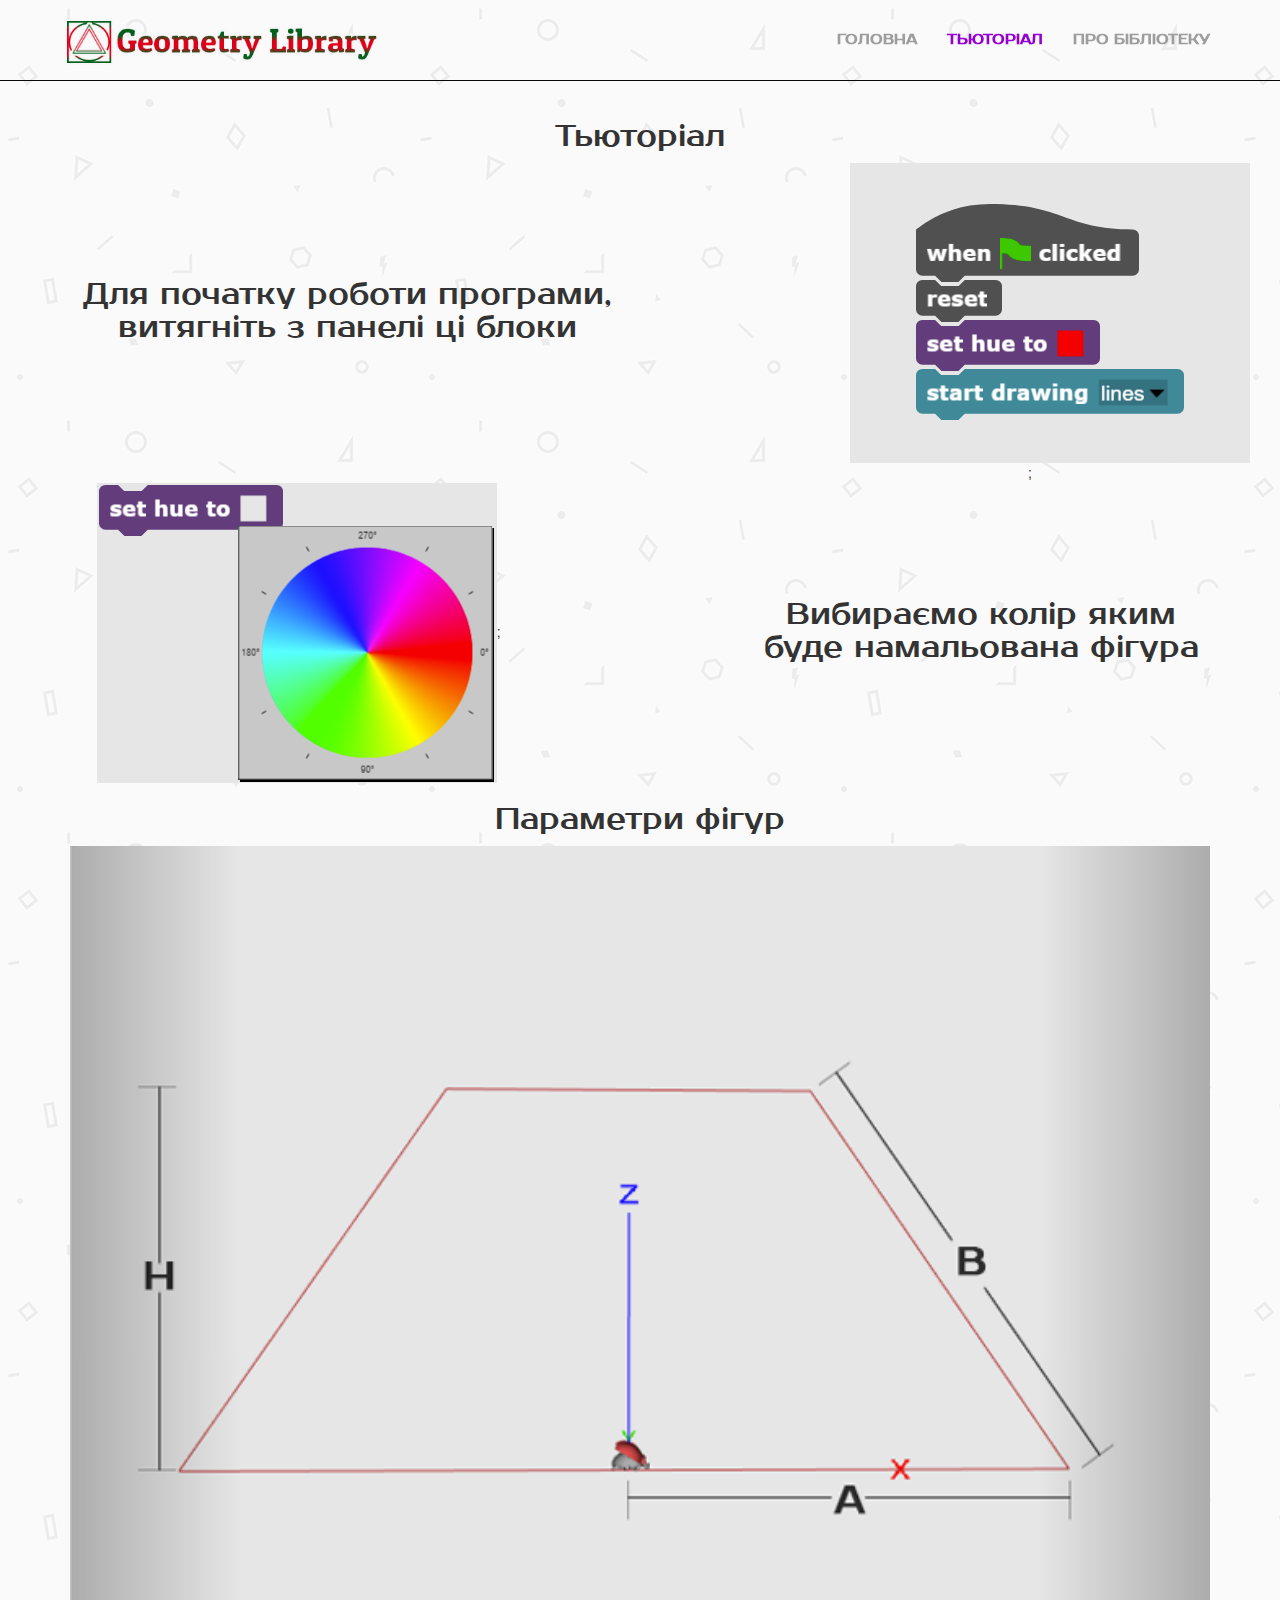
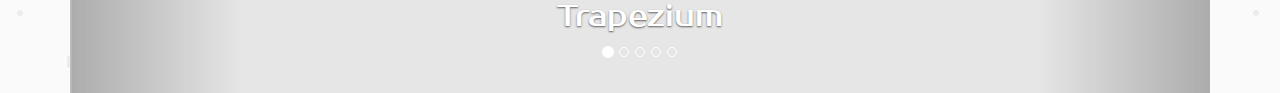
==== guide.html @ cf1c1d92 "innitial commit" ====
<!DOCKTYPE HTML>
<html>

<head>
    <title>Geometry Library</title>
    <meta charset="utf-8">
    <meta name="viewport" content="width=divice-width, initial-scale=1.0">
    <link rel="stylesheet" href="CSS/font-awesome.min.css">
    <link rel="stylesheet" href="CSS/bootstrap.css">
    <link rel="stylesheet" href="CSS/guide.css">
</head>

<body>
  
<!-- Navbar -->
    <div class="navbar navbar-inverse navbar-fixed-top">
        <div class="container">
            <div class="navbar-header">
<button type="button" class="navbar-toggle" data-toggle="collapse" data-target="#responsive-menu">
       <i class="fa fa-bars"></i>
              </button>
                <a class="navbar-brand" href="index.html">
                    <img width="70%"
                    src="img/logo.png" alt="logo">
                </a>           
            </div>
            
            
            <div class="collapse navbar-collapse" id="responsive-menu">
<ul class="nav navbar-nav navbar-right">
 <li><a href="index.html">Головна</a>  </li>
    <li class="active" ><a href="guide.html">Тьюторіал</a>  </li>
    <li ><a href="info.html">Про Бібліотеку</a>  </li>   
</ul>
            </div>
        </div>
    </div>
 <!-- Navbar -->
    
 <!-- Main Content -->
  <div class="container centered" id="cont">
      <h2>Тьюторіал</h2>
  </div>
  
  
<div class="container centered">
    <div class="row">
        <div class="col-md-6" style="margin-top: 95px">
            <h2>Для початку роботи програми,
                витягніть з панелі ці блоки</h2>
        </div>
       <div class="col-md-2" style="margin-top: 110px">
       <i class="fa fa-arrow-right fa-5x" aria-hidden="true" id="arrow"></i>
        </div>  
      
       <div class="col-md-4">
           <img src="img/blocs.png">;
        </div>
    </div>
</div>
 
 
<div class="container centered">
    <div class="row">
   <div class="col-md-5">
           <img src="img/color.png">;
        </div>
       <div class="col-md-2" style="margin-top: 110px">
       <i class="fa fa-arrow-left fa-5x" aria-hidden="true" id="arrow"></i>
        </div>  
        <div class="col-md-5" style="margin-top: 95px">
            <h2>Вибираємо колір яким 
буде намальована фігура</h2>
        </div>
    </div>
</div>
 
 <!-- Carousel -->

 <div class="container centered" >
 <h2>Параметри фігур</h2>
  <div id="myCarousel" class="carousel slide" data-ride="carousel">
  <!-- Indicators -->
  <ol class="carousel-indicators">
    <li data-target="#myCarousel" data-slide-to="0" class="active"></li>
    <li data-target="#myCarousel" data-slide-to="1"></li>
    <li data-target="#myCarousel" data-slide-to="2"></li>
     <li data-target="#myCarousel" data-slide-to="3"></li>
      <li data-target="#myCarousel" data-slide-to="4"></li>
  </ol>

  <!-- Wrapper for slides -->
  <div class="carousel-inner">
    <div class="item active">
      <img src="img/Trapezium.png" alt="Parallelogram" style="width: 100%" >
        <div class="carousel-caption">
            <h3>Trapezium</h3>
        </div>
    </div>

    <div class="item">
      <img src="img/Rectangle.png" alt="Rectangle"
      style="width: 100%">
      <div class="carousel-caption">
            <h3>Rectangle</h3>
        </div>
    </div>

    <div class="item">
      <img src="img/Trapezium-90.png" alt="Trapezium-90"
      style="width: 100%">
      <div class="carousel-caption">
            <h3>Trapezium-90</h3>
        </div>
    </div>
    
    <div class="item">
      <img src="img/Triangle-90.png" alt="Triangle-90"
      style="width: 100%">
      <div class="carousel-caption">
            <h3>Triangle-90</h3>
        </div>
    </div>
    
    <div class="item">
      <img src="img/Triangle.png" alt="Triangle"
      style="width: 100%">
      <div class="carousel-caption">
            <h3>Triangle</h3>
        </div>
    </div>
  </div>

  <!-- Left and right controls -->
  <a class="left carousel-control" href="#myCarousel" data-slide="prev">
    <span class="glyphicon glyphicon-chevron-left"></span>
    <span class="sr-only">Previous</span>
  </a>
  <a class="right carousel-control" href="#myCarousel" data-slide="next">
    <span class="glyphicon glyphicon-chevron-right"></span>
    <span class="sr-only">Next</span>
  </a>
</div>
</div>
 
 <!-- Carousel -->
  
  
   

   
<!-- Main Content -->
    

    
    






<!--library-->
<script src="https://ajax.googleapis.com/ajax/libs/jquery/3.2.1/jquery.min.js"></script>
    <script src="Js/bootstrap.js"></script>
<!--library-->
</body>

</html>
---- CSS/guide.css ----
@import url('https://fonts.googleapis.com/css?family=Patua+One|Prosto+One&subset=cyrillic,latin-ext');
body {
    background-image: url("../img/geometry.png");


    -webkit-font-smoothing: antialiased;
    -webkit-overflow-scroling: touch;

}

h1 {
    font-family: Patua One;

}

h2 {
    font-family: Prosto one;
    font-size: 30px;
}

h3{
    font-family: Prosto One;
    font-size: 30px;
    
}

p {
    line-height: 20px;
    margin-bottom: 25px;
}

.centered {
    text-align: center;
    
}

a:hover,a:focus {
    color:white;
}

hr{
    display: block;
    height: 1px;
    border: 0;
    border-top: 1px solid #ccc;
    margin: 1em 0;
    padding: 0;
}

.navbar{
    font-family: Prosto one;
    font-weight: 800;
    font-size: 14px;
    padding-top: 15px;
    padding-bottom: 15px;
    text-transform: uppercase;
}

.navbar-inverse {
    border-color: #080808;

}

.navbar-inverse .navbar-nav > .active > a{
    color: darkviolet;
}
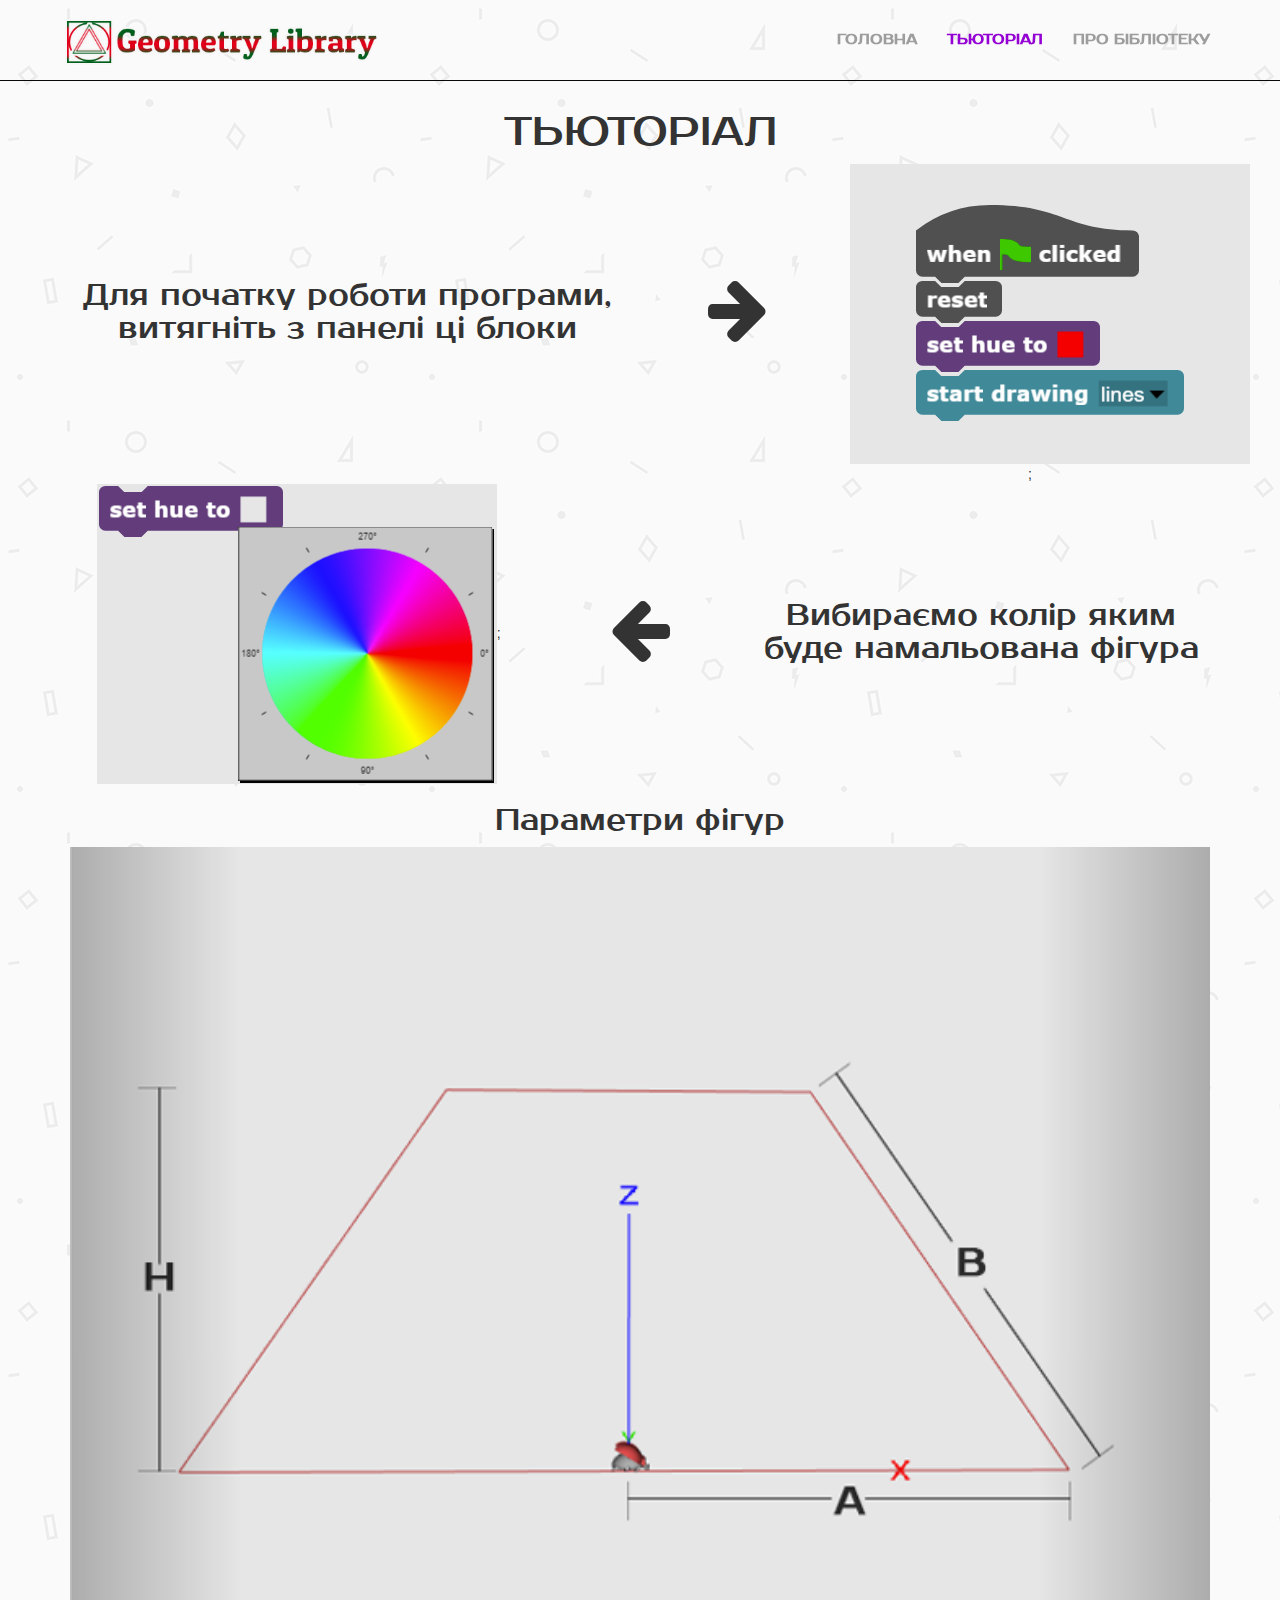
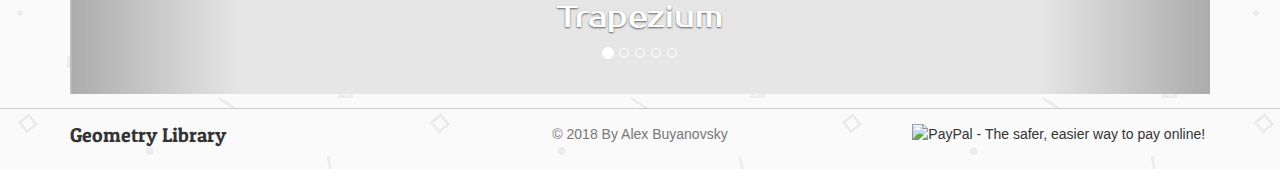
==== commit ea1a4c39: "MAIN COMIT V1.0" ====
--- a/guide.html
+++ b/guide.html
@@ -8,6 +8,7 @@
     <link rel="stylesheet" href="CSS/font-awesome.min.css">
     <link rel="stylesheet" href="CSS/bootstrap.css">
     <link rel="stylesheet" href="CSS/guide.css">
+    <link href="https://maxcdn.bootstrapcdn.com/font-awesome/4.2.0/css/font-awesome.min.css" rel="stylesheet">
 </head>
 
 <body>
@@ -38,12 +39,12 @@
  <!-- Navbar -->
     
  <!-- Main Content -->
-  <div class="container centered" id="cont">
-      <h2>Тьюторіал</h2>
+  <div class="text-uppercase container centered" id="cont">
+     <h5>Тьюторіал</h5>
   </div>
   
   
-<div class="container centered">
+<div class="pullUp container centered">
     <div class="row">
         <div class="col-md-6" style="margin-top: 95px">
             <h2>Для початку роботи програми,
@@ -60,7 +61,7 @@
 </div>
  
  
-<div class="container centered">
+<div class="pullUp container centered">
     <div class="row">
    <div class="col-md-5">
            <img src="img/color.png">;
@@ -154,7 +155,31 @@
 
     
     
+ <!-- Footer -->
+    <div id='fot'>
+       <hr>
+        <div class="container">
+            <div class="row">
+                <div class=" text-left col-sm-4">
+                    <h1 id="footer-logo">Geometry Library</h1>
+                </div>
+                <div class=" col-sm-4">
+                    <p class="text-center text-muted">© 2018 By Alex Buyanovsky
+                </div>
+                <div class="col-sm-4 text-right" id="donate">
+                    <form action="https://www.paypal.com/cgi-bin/webscr" method="post" target="_top">
+<input type="hidden" name="cmd" value="_s-xclick">
+<input type="hidden" name="hosted_button_id" value="7P9UJVEGKDYL2">
+<input type="image" src="https://www.paypalobjects.com/en_US/i/btn/btn_donateCC_LG.gif" border="0" name="submit" alt="PayPal - The safer, easier way to pay online!">
+<img alt="" border="0" src="https://www.paypalobjects.com/en_US/i/scr/pixel.gif" width="1" height="1">
+</form>
 
+                </div>
+            </div>
+        </div>
+
+    </div>
+    <!-- Footer -->
 
 
 
--- a/CSS/guide.css
+++ b/CSS/guide.css
@@ -21,6 +21,13 @@
 h3{
     font-family: Prosto One;
     font-size: 30px;
+    
+}
+
+h5 {
+    font-family: Prosto one;
+    font-size: 40px;
+     
     
 }
 
@@ -65,7 +72,82 @@
     color: darkviolet;
 }
 
+#fot {
+    position:absolute;
+    top
+    bottom: 0;
+    width: 100%;
+    
+
+}
+
+#footer-logo {
+    font-size: 20px;
+    margin-top: 0px;
+}
 
 
 
 
+.pullUp{
+    animation-name: pullUp;
+    -webkit-animation-name: pullUp; 
+ 
+    animation-duration: 3s; 
+    -webkit-animation-duration: 3s;
+ 
+    animation-timing-function: ease-out;    
+    -webkit-animation-timing-function: ease-out;    
+ 
+    transform-origin: 50% 100%;
+    -ms-transform-origin: 50% 100%;
+    -webkit-transform-origin: 50% 100%;         
+}
+ 
+@keyframes pullUp {
+    0% {
+        transform: scaleY(0.1);
+    }
+    40% {
+        transform: scaleY(1.02);
+    }
+    60% {
+        transform: scaleY(0.98);
+    }
+    80% {
+        transform: scaleY(1.01);
+    }
+    100% {
+        transform: scaleY(0.98);
+    }               
+    80% {
+        transform: scaleY(1.01);
+    }
+    100% {
+        transform: scaleY(1);
+    }                           
+}
+ 
+@-webkit-keyframes pullUp {
+    0% {
+        -webkit-transform: scaleY(0.1);
+    }
+    40% {
+        -webkit-transform: scaleY(1.02);
+    }
+    60% {
+        -webkit-transform: scaleY(0.98);
+    }
+    80% {
+        -webkit-transform: scaleY(1.01);
+    }
+    100% {
+        -webkit-transform: scaleY(0.98);
+    }               
+    80% {
+        -webkit-transform: scaleY(1.01);
+    }
+    100% {
+        -webkit-transform: scaleY(1);
+    }       
+}